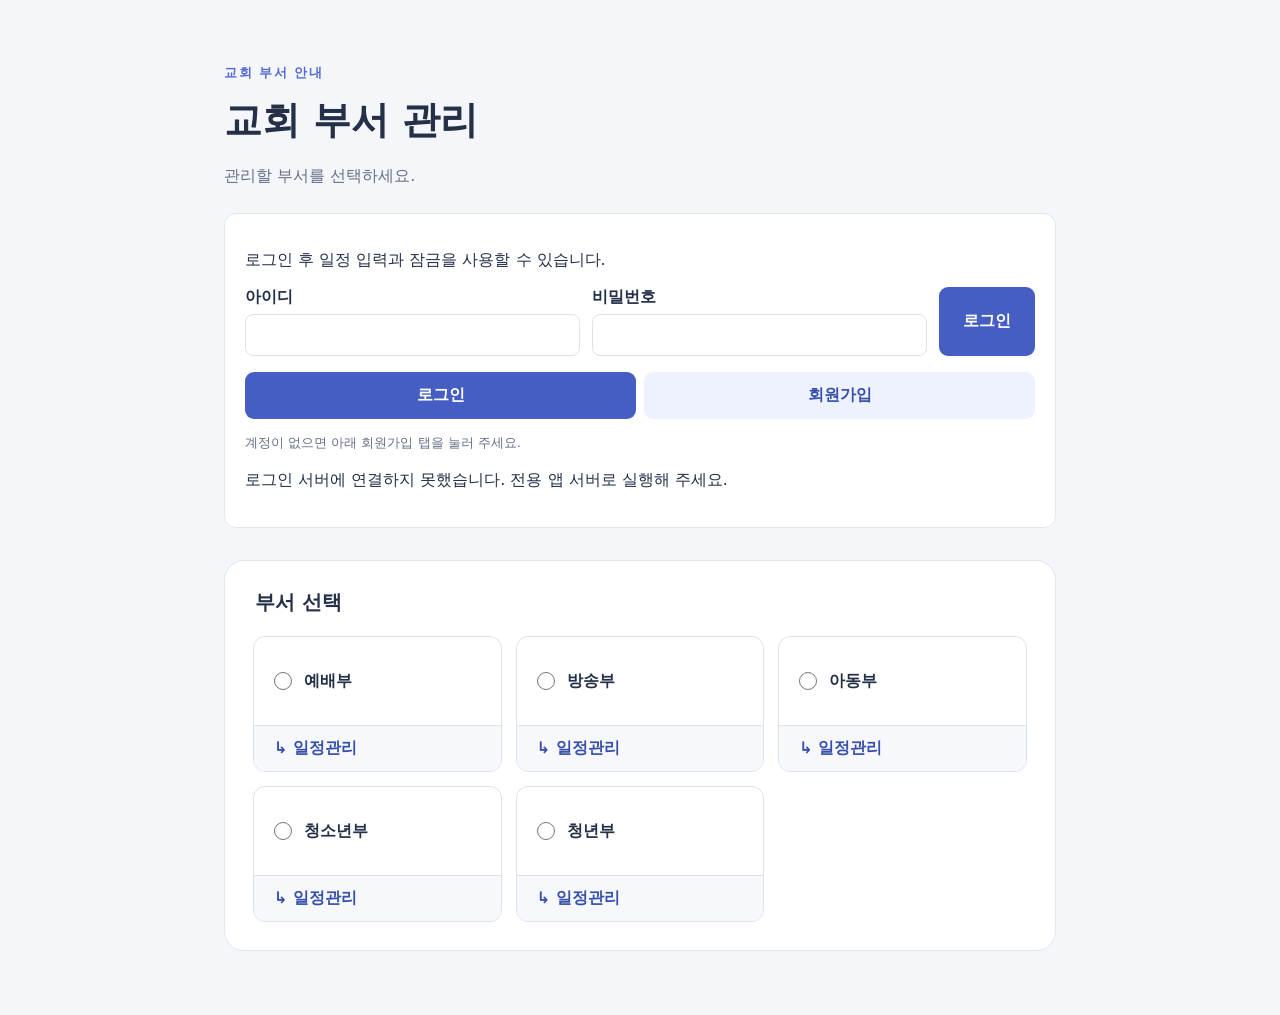
==== 교회 부서/index.html @ 66d40ddd "Add church department calendar and account management" ====
<!doctype html>
<html lang="ko">
<head>
  <meta charset="utf-8">
  <meta name="viewport" content="width=device-width, initial-scale=1">
  <title>교회 부서 관리</title>
  <style>
    * { box-sizing: border-box; }
    [hidden] { display: none !important; }
    body { margin: 0; background: #f4f6fa; color: #243047; font-family: system-ui, sans-serif; }
    main { max-width: 880px; margin: 64px auto; padding: 0 24px; }
    .eyebrow { color: #536bd3; font-size: 13px; font-weight: 700; letter-spacing: .12em; }
    h1 { margin: 12px 0; font-size: clamp(28px, 5vw, 38px); }
    .intro { color: #657086; line-height: 1.7; }
    form { margin-top: 32px; padding: 28px; background: white; border: 1px solid #e1e6ef; border-radius: 20px; }
    fieldset { padding: 0; margin: 0; border: 0; }
    legend { margin-bottom: 20px; font-size: 20px; font-weight: 700; }
    .departments { display: grid; grid-template-columns: repeat(3, 1fr); gap: 14px; }
    .department-card { overflow: hidden; border: 1px solid #dce2ec; border-radius: 12px; }
    .department-card label { border: 0; border-radius: 0; }
    .schedule-link { display: block; width: 100%; margin: 0; padding: 12px 20px; border-top: 1px solid #dce2ec; border-radius: 0; background: #f7f8fc; color: #374fac; text-align: left; }
    .schedule-link:hover, .schedule-link[aria-expanded="true"] { background: #e5eaff; }
    .schedule-panel { margin-top: 24px; padding: 28px; border: 1px solid #e1e6ef; border-radius: 20px; background: white; }
    .schedule-panel h2 { margin-top: 0; }
    .schedule-panel p { color: #657086; }
    label { display: flex; align-items: center; gap: 12px; min-height: 88px; padding: 20px; border: 1px solid #dce2ec; border-radius: 12px; font-weight: 600; cursor: pointer; }
    label:has(input:checked) { background: #eef2ff; border-color: #536bd3; color: #374fac; }
    label:has(input:focus-visible) { outline: 3px solid #a8b5f5; outline-offset: 3px; }
    input { width: 18px; height: 18px; margin: 0; accent-color: #536bd3; }
    button { margin-top: 24px; padding: 13px 24px; background: #465ec4; border: 0; border-radius: 9px; color: white; font: inherit; font-weight: 600; cursor: pointer; }
    button:hover { background: #354ba9; }
    button:focus-visible { outline: 3px solid #a8b5f5; outline-offset: 3px; }
    .calendar-toolbar { display: flex; align-items: center; justify-content: space-between; gap: 12px; margin: 24px 0 16px; }
    .calendar-toolbar h3 { margin: 0; font-size: 20px; }
    .calendar-toolbar button { width: auto; margin: 0; padding: 10px 14px; }
    .weekdays, .calendar-days { display: grid; grid-template-columns: repeat(7, minmax(0, 1fr)); gap: 6px; }
    .weekdays span { padding: 8px 0; text-align: center; color: #657086; font-size: 14px; }
    .weekdays span:first-child { color: #c44c62; }
    .calendar-days button { width: 100%; min-height: 56px; margin: 0; padding: 8px 2px; background: #f4f6fa; color: #243047; border: 1px solid transparent; }
    .calendar-days button:hover { background: #e5eaff; }
    .calendar-days button[aria-current="date"] { border-color: #536bd3; }
    .calendar-days button[aria-pressed="true"] { background: #465ec4; color: white; }
    .date-items { margin-top: 24px; padding: 20px; background: #f7f8fc; border-radius: 12px; }
    .date-items h3 { margin-top: 0; line-height: 1.6; }
    .date-items p { margin-bottom: 0; line-height: 1.7; }
    .schedule-fields { display: grid; gap: 10px; }
    .schedule-field { display: grid; grid-template-columns: 80px minmax(0, 1fr); gap: 12px; min-height: 0; padding: 0; border: 0; cursor: default; }
    .schedule-field input { width: 100%; min-width: 0; height: 44px; padding: 10px 12px; border: 1px solid #dce2ec; border-radius: 8px; background: white; color: #243047; font: inherit; }
    .schedule-field input:focus-visible { outline: 2px solid #536bd3; outline-offset: 2px; }
    .date-items .save-status { font-size: 13px; }
    .auth-panel { margin-top: 24px; padding: 20px; border: 1px solid #e1e6ef; border-radius: 12px; background: white; }
    .auth-panel form { display: flex; flex-wrap: wrap; gap: 12px; margin: 12px 0 0; padding: 0; border: 0; }
    .auth-panel label { display: grid; gap: 6px; min-height: 0; padding: 0; border: 0; flex: 1 1 180px; }
    .auth-panel input { width: 100%; height: 42px; padding: 10px; border: 1px solid #dce2ec; border-radius: 8px; font: inherit; }
    .auth-panel button { margin: 0; }
    .auth-tabs { display: flex; gap: 8px; margin-top: 16px; }
    .auth-tabs button { flex: 1; background: #eef2ff; color: #374fac; }
    .auth-tabs button[aria-selected="true"] { background: #465ec4; color: white; }
    .auth-help { font-size: 13px; color: #657086; line-height: 1.7; }
    .field-row { display: grid; grid-template-columns: minmax(0, 1fr) auto auto; gap: 8px; align-items: center; }
    .field-row button { width: auto; margin: 0; padding: 10px 12px; font-size: 13px; }
    .field-meta { grid-column: 1 / -1; color: #657086; font-size: 12px; }
    button:disabled { cursor: not-allowed; opacity: .5; }
    input:disabled { background: #e9edf3; color: #657086; }
    #refreshSchedule { width: auto; margin: 0 0 16px; font-size: 13px; }
    #addEvent { width: auto; margin: 0 8px 16px 0; }
    .event-list { display: grid; gap: 10px; margin-bottom: 20px; }
    .event-list button { width: 100%; margin: 0; text-align: left; background: white; color: #374fac; border: 1px solid #dce2ec; overflow-wrap: anywhere; }
    .event-list button[aria-pressed="true"] { background: #e5eaff; border-color: #536bd3; }
    .event-title-form { display: flex; flex-wrap: wrap; gap: 10px; padding: 0; margin: 0 0 20px; border: 0; background: transparent; }
    .event-title-form label { display: grid; gap: 8px; flex: 1 1 200px; padding: 0; min-height: 0; border: 0; cursor: default; }
    .event-title-form input { width: 100%; height: 44px; padding: 10px; border: 1px solid #dce2ec; border-radius: 8px; font: inherit; }
    .event-title-form button { width: auto; margin: 0; align-self: end; }
    @media (max-width: 600px) { main { margin-top: 32px; padding: 0 16px; } form { padding: 20px; } .departments { grid-template-columns: 1fr; } label { min-height: 64px; } button { width: 100%; } }
    @media (max-width: 600px) { .schedule-panel { padding: 16px; } .calendar-days button { min-height: 44px; } .calendar-toolbar h3 { font-size: 18px; } }
    @media (max-width: 600px) { .field-row { grid-template-columns: 1fr auto auto; } .schedule-field { grid-template-columns: 64px minmax(0, 1fr); gap: 8px; } .field-row button { padding: 10px 8px; } }
  </style>
</head>
<body>
  <main>
    <p class="eyebrow">교회 부서 안내</p>
    <h1>교회 부서 관리</h1>
    <p class="intro">관리할 부서를 선택하세요.</p>
    <section class="auth-panel" aria-label="로그인">
      <p id="accountStatus" role="status">로그인 상태 확인 중…</p>
      <form id="loginForm" role="tabpanel" aria-labelledby="loginTab" novalidate>
        <label>아이디<input id="username" autocomplete="username" required maxlength="60"></label>
        <label>비밀번호<input id="password" type="password" autocomplete="current-password" required maxlength="256"></label>
        <button type="submit">로그인</button>
      </form>
      <form id="signupForm" role="tabpanel" aria-labelledby="signupTab" novalidate hidden>
        <label>아이디<input id="signupUsername" autocomplete="username" required maxlength="60"></label>
        <label>비밀번호<input id="signupPassword" type="password" autocomplete="new-password" required maxlength="256"></label>
        <label>비밀번호 확인<input id="signupPasswordConfirm" type="password" autocomplete="new-password" required maxlength="256"></label>
        <button type="submit">가입하기</button>
      </form>
      <div class="auth-tabs" id="authTabs" role="tablist" aria-label="계정 메뉴">
        <button id="loginTab" type="button" role="tab" aria-selected="true" aria-controls="loginForm">로그인</button>
        <button id="signupTab" type="button" role="tab" aria-selected="false" aria-controls="signupForm" tabindex="-1">회원가입</button>
      </div>
      <button id="logoutButton" type="button" hidden>로그아웃</button>
      <p id="authHelp" class="auth-help"></p>
      <p id="authMessage" role="status"></p>
    </section>
    <form id="departmentForm">
      <fieldset>
        <legend>부서 선택</legend>
        <div class="departments">
          <div class="department-card"><label><input type="radio" name="department" value="예배부" required>예배부</label><button class="schedule-link" type="button" data-department="예배부" aria-label="예배부 일정관리" aria-controls="schedulePanel" aria-expanded="false">↳ 일정관리</button></div>
          <div class="department-card"><label><input type="radio" name="department" value="방송부" required>방송부</label><button class="schedule-link" type="button" data-department="방송부" aria-label="방송부 일정관리" aria-controls="schedulePanel" aria-expanded="false">↳ 일정관리</button></div>
          <div class="department-card"><label><input type="radio" name="department" value="아동부" required>아동부</label><button class="schedule-link" type="button" data-department="아동부" aria-label="아동부 일정관리" aria-controls="schedulePanel" aria-expanded="false">↳ 일정관리</button></div>
          <div class="department-card"><label><input type="radio" name="department" value="청소년부" required>청소년부</label><button class="schedule-link" type="button" data-department="청소년부" aria-label="청소년부 일정관리" aria-controls="schedulePanel" aria-expanded="false">↳ 일정관리</button></div>
          <div class="department-card"><label><input type="radio" name="department" value="청년부" required>청년부</label><button class="schedule-link" type="button" data-department="청년부" aria-label="청년부 일정관리" aria-controls="schedulePanel" aria-expanded="false">↳ 일정관리</button></div>
        </div>
      </fieldset>
    </form>
    <section class="schedule-panel" id="schedulePanel" aria-labelledby="scheduleTitle" hidden>
      <h2 id="scheduleTitle" tabindex="-1">일정관리</h2>
      <p>날짜를 눌러 부서별 일정 항목을 확인하세요.</p>
      <div class="calendar-toolbar">
        <button type="button" id="previousMonth" aria-label="이전 달">‹</button>
        <h3 id="calendarMonth" aria-live="polite"></h3>
        <button type="button" id="nextMonth" aria-label="다음 달">›</button>
        <button type="button" id="goToday">오늘</button>
      </div>
      <div class="weekdays" aria-hidden="true"><span>일</span><span>월</span><span>화</span><span>수</span><span>목</span><span>금</span><span>토</span></div>
      <div class="calendar-days" id="calendarDays" role="group" aria-labelledby="calendarMonth"></div>
      <section class="date-items" id="dateItems" aria-labelledby="dateItemsTitle" hidden>
        <h3 id="dateItemsTitle" tabindex="-1"></h3>
        <button id="addEvent" type="button" disabled>일정 추가</button>
        <button id="refreshSchedule" type="button">최신 내용 불러오기</button>
        <p id="eventMessage" role="status"></p>
        <div id="departmentItems"></div>
      </section>
    </section>
  </main>
  <script>
    const form = document.querySelector('#departmentForm');
    const schedulePanel = document.querySelector('#schedulePanel');
    const scheduleTitle = document.querySelector('#scheduleTitle');
    const scheduleLinks = document.querySelectorAll('.schedule-link');
    // 부서별 항목이 정해지면 해당 목록에 추가합니다.
    const departmentFields = {
      '예배부': ['인도자', '메인', '드럼', '베이스', '세컨', '일렉', '싱어1', '싱어2', '싱어3', '싱어4'],
      '방송부': ['설교자', '사회자', '특송자', '음향', '영상', '자막', '조명', 'PD'],
      '아동부': ['설교자', '기도자', '찬양인도자', '건반', '드럼', '교사1', '교사2', '교사3', '교사4', '교사5', '교사6'],
      '청소년부': ['설교자', '인도자', '메인', '드럼', '베이스', '세컨', '일렉', '싱어1', '싱어2', '싱어3', '싱어4', '교사1', '교사2', '교사3', '교사4', '교사5', '교사6'],
      '청년부': ['인도자', '메인', '드럼', '베이스', '세컨', '일렉', '싱어1', '싱어2', '싱어3', '싱어4', '싱어5', '싱어6']
    };
    let currentUser = null;
    let temporaryOpen = false;
    let csrfToken = null;
    let renderId = 0;
    let activeEventId = null;
    let authTab = 'login';
    async function api(path, body) {
      let response;
      try { response = await fetch(path, {
        method: body ? 'POST' : 'GET',
        headers: body ? { 'Content-Type': 'application/json', 'X-CSRF-Token': csrfToken || '' } : {},
        body: body ? JSON.stringify(body) : undefined
      }); } catch { throw new Error('서버에 연결하지 못했습니다. 잠시 후 다시 시도하세요.'); }
      let result;
      try { result = await response.json(); }
      catch { throw new Error('서버 응답을 확인하지 못했습니다. 잠시 후 다시 시도하세요.'); }
      if (!response.ok) throw new Error(result.error || '요청을 처리하지 못했습니다.');
      return result;
    }
    function showAccount() {
      const signedIn = currentUser && currentUser.id !== null;
      document.querySelector('#accountStatus').textContent = signedIn
        ? `${currentUser.username} · ${currentUser.admin ? '관리자' : '일반 사용자'}`
        : temporaryOpen ? '임시 편집 모드 · 로그인 없이 사용할 수 있습니다.' : '로그인 후 일정 입력과 잠금을 사용할 수 있습니다.';
      document.querySelector('#loginForm').hidden = signedIn || authTab !== 'login';
      document.querySelector('#signupForm').hidden = signedIn || authTab !== 'signup';
      document.querySelector('#authTabs').hidden = signedIn;
      document.querySelector('#logoutButton').hidden = !signedIn;
      document.querySelector('#loginTab').setAttribute('aria-selected', String(authTab === 'login'));
      document.querySelector('#signupTab').setAttribute('aria-selected', String(authTab === 'signup'));
      document.querySelector('#loginTab').tabIndex = authTab === 'login' ? 0 : -1;
      document.querySelector('#signupTab').tabIndex = authTab === 'signup' ? 0 : -1;
      document.querySelector('#authHelp').textContent = authTab === 'signup' && !signedIn
        ? `아이디와 비밀번호를 입력해 가입하세요. 비밀번호는 ${temporaryOpen ? '4' : '12'}자 이상이며, 비밀번호 확인과 같아야 합니다. 가입한 계정은 일반 사용자로 등록됩니다.`
        : temporaryOpen ? '현재는 로그인하지 않아도 일정을 추가하고 수정할 수 있습니다. 계정이 없으면 아래 회원가입 탭을 눌러 주세요.'
        : '계정이 없으면 아래 회원가입 탭을 눌러 주세요.';
    }
    function switchAuthTab(tab) {
      authTab = tab;
      document.querySelector('#authMessage').textContent = '';
      document.querySelector('#password').value = '';
      document.querySelector('#signupPassword').value = '';
      document.querySelector('#signupPasswordConfirm').value = '';
      showAccount();
    }
    document.querySelector('#loginTab').addEventListener('click', () => switchAuthTab('login'));
    document.querySelector('#signupTab').addEventListener('click', () => switchAuthTab('signup'));
    document.querySelector('#authTabs').addEventListener('keydown', event => {
      if (!['ArrowLeft', 'ArrowRight', 'Home', 'End'].includes(event.key)) return;
      event.preventDefault();
      switchAuthTab(event.key === 'Home' ? 'login' : event.key === 'End' ? 'signup' : authTab === 'login' ? 'signup' : 'login');
      document.querySelector(authTab === 'login' ? '#loginTab' : '#signupTab').focus();
    });
    document.querySelector('#signupForm').addEventListener('submit', async event => {
      event.preventDefault();
      const button = event.currentTarget.querySelector('button');
      button.disabled = true;
      const username = document.querySelector('#signupUsername').value.trim();
      try {
        const result = await api('/api/register', { username, password: document.querySelector('#signupPassword').value, password_confirm: document.querySelector('#signupPasswordConfirm').value });
        switchAuthTab('login');
        document.querySelector('#username').value = username;
        document.querySelector('#authMessage').textContent = result.message;
        document.querySelector('#password').focus();
      } catch (error) { document.querySelector('#authMessage').textContent = error.message; }
      finally { button.disabled = false; }
    });
    document.querySelector('#loginForm').addEventListener('submit', async event => {
      event.preventDefault();
      const button = event.currentTarget.querySelector('button');
      button.disabled = true;
      try {
        if (!document.querySelector('#username').value.trim() || !document.querySelector('#password').value) throw new Error('아이디와 비밀번호를 입력하세요.');
        const result = await api('/api/login', { username: document.querySelector('#username').value, password: document.querySelector('#password').value });
        currentUser = result.user;
        csrfToken = result.csrf;
        document.querySelector('#password').value = '';
        document.querySelector('#authMessage').textContent = '';
        showAccount();
        renderDateItems();
      } catch (error) { document.querySelector('#authMessage').textContent = error.message; }
      finally { button.disabled = false; }
    });
    document.querySelector('#logoutButton').addEventListener('click', async () => {
      try {
        await api('/api/logout', {});
        const result = await api('/api/session');
        currentUser = result.user;
        csrfToken = result.csrf;
        showAccount();
        renderDateItems();
      } catch (error) { document.querySelector('#authMessage').textContent = error.message; }
    });
    api('/api/session').then(result => {
      temporaryOpen = result.temporary_open === true;
      currentUser = result.user;
      csrfToken = result.csrf;
      showAccount();
      renderDateItems();
    }).catch(() => {
      showAccount();
      document.querySelector('#authMessage').textContent = '로그인 서버에 연결하지 못했습니다. 전용 앱 서버로 실행해 주세요.';
    });
    const todayParts = new Intl.DateTimeFormat('en-CA', {
      timeZone: 'Asia/Seoul', year: 'numeric', month: '2-digit', day: '2-digit'
    }).formatToParts(new Date());
    const todayPart = type => Number(todayParts.find(part => part.type === type).value);
    const today = new Date(todayPart('year'), todayPart('month') - 1, todayPart('day'));
    let visibleMonth = new Date(today.getFullYear(), today.getMonth(), 1);
    let activeDepartment = null;
    const selectedDates = new Map();
    const calendarDays = document.querySelector('#calendarDays');
    const dateItems = document.querySelector('#dateItems');
    const dateItemsTitle = document.querySelector('#dateItemsTitle');
    function dateKey(date) {
      return `${date.getFullYear()}-${String(date.getMonth() + 1).padStart(2, '0')}-${String(date.getDate()).padStart(2, '0')}`;
    }
    async function renderDateItems({ eventId = null } = {}) {
      activeEventId = eventId;
      const requestId = ++renderId;
      const addButton = document.querySelector('#addEvent');
      addButton.disabled = true;
      document.querySelector('#eventMessage').textContent = '';
      const selected = selectedDates.get(activeDepartment);
      dateItems.hidden = !selected;
      if (!selected) return;
      dateItemsTitle.textContent = `${activeDepartment} · ${selected.getFullYear()}년 ${selected.getMonth() + 1}월 ${selected.getDate()}일`;
      const container = document.querySelector('#departmentItems');
      container.replaceChildren();
      const fields = departmentFields[activeDepartment];
      if (!fields.length) {
        const message = document.createElement('p');
        message.textContent = '이 부서의 일정 항목은 아직 정해지지 않았습니다.';
        container.append(message);
      } else {
        if (!currentUser) {
          container.textContent = '일정을 보거나 입력하려면 먼저 로그인하세요.';
          return;
        }
        const department = activeDepartment;
        const day = dateKey(selected);
        const user = currentUser;
        container.textContent = '일정을 불러오는 중…';
        let schedules;
        try { schedules = await api('/api/schedule?' + new URLSearchParams({ department, day })); }
        catch (error) {
          if (requestId === renderId) container.textContent = error.message;
          return;
        }
        if (requestId !== renderId) return;
        container.replaceChildren();
        addButton.disabled = false;
        const eventList = document.createElement('div');
        eventList.className = 'event-list';
        if (!schedules.events.length) {
          const empty = document.createElement('p');
          empty.textContent = '등록된 일정이 없습니다. 일정 추가를 눌러 시작하세요.';
          eventList.append(empty);
        }
        schedules.events.forEach(event => {
          const button = document.createElement('button');
          button.type = 'button';
          button.textContent = event.title;
          button.setAttribute('aria-pressed', String(event.id === eventId));
          button.addEventListener('click', () => renderDateItems({ eventId: event.id }));
          eventList.append(button);
        });
        container.append(eventList);
        if (!eventId) return;
        let result;
        try { result = await api('/api/event?' + new URLSearchParams({ department, day, event_id: eventId })); }
        catch (error) {
          if (requestId === renderId) document.querySelector('#eventMessage').textContent = error.message;
          return;
        }
        if (requestId !== renderId) return;
        let event = result.event;
        const titleForm = document.createElement('form');
        titleForm.className = 'event-title-form';
        const titleLabel = document.createElement('label');
        titleLabel.textContent = '일정 제목';
        const titleInput = document.createElement('input');
        titleInput.type = 'text';
        titleInput.required = true;
        titleInput.maxLength = 100;
        titleInput.value = event.title;
        titleLabel.append(titleInput);
        const titleSave = document.createElement('button');
        titleSave.type = 'submit';
        titleSave.textContent = '제목 저장';
        titleForm.append(titleLabel, titleSave);
        titleForm.addEventListener('submit', async submitEvent => {
          submitEvent.preventDefault();
          titleSave.disabled = true;
          try {
            const renamed = await api('/api/event', { action: 'rename', department, day, event_id: eventId, title: titleInput.value, version: event.version });
            event = renamed.event;
            titleInput.value = event.title;
            eventList.querySelector('button[aria-pressed="true"]').textContent = event.title;
            if (requestId === renderId) document.querySelector('#eventMessage').textContent = '일정 제목을 저장했습니다.';
          } catch (error) {
            if (requestId === renderId) document.querySelector('#eventMessage').textContent = error.message;
          } finally { titleSave.disabled = false; }
        });
        container.append(titleForm);
        const list = document.createElement('div');
        list.className = 'schedule-fields';
        const saveStatus = document.createElement('p');
        saveStatus.className = 'save-status';
        saveStatus.setAttribute('role', 'status');
        saveStatus.textContent = temporaryOpen ? '입력 후 저장을 누르세요. 지금은 잠금 없이 편집할 수 있습니다.' : '입력 후 저장을 누르세요. 최초 입력자만 잠글 수 있고, 관리자 또는 잠금을 건 사람만 해제할 수 있습니다.';
        result.entries.forEach(entry => {
          const field = entry.field;
          const item = document.createElement('div');
          item.className = 'field-row';
          const label = document.createElement('label');
          label.className = 'schedule-field';
          const title = document.createElement('span');
          title.textContent = field;
          const input = document.createElement('input');
          input.type = 'text';
          input.placeholder = '텍스트 입력';
          input.maxLength = 500;
          input.value = entry.value;
          const save = document.createElement('button');
          save.type = 'button';
          save.textContent = '저장';
          save.setAttribute('aria-label', `${field} 저장`);
          const lock = document.createElement('button');
          lock.type = 'button';
          const meta = document.createElement('span');
          meta.className = 'field-meta';
          function updateRow() {
            const locked = !temporaryOpen && entry.locked_by !== null;
            input.disabled = locked;
            save.disabled = locked;
            lock.textContent = locked ? '🔒 해제' : '🔓 잠금';
            lock.setAttribute('aria-label', `${field} ${locked ? '잠금 해제' : '잠금'}`);
            lock.disabled = locked ? !(user.admin || entry.locked_by === user.id) : !(entry.owner_id === user.id && entry.value.trim());
            lock.hidden = temporaryOpen;
            meta.hidden = temporaryOpen;
            meta.textContent = `${entry.owner ? '최초 입력: ' + entry.owner : '아직 입력되지 않았습니다.'}${locked ? ' · 잠금: ' + entry.locker : ''}`;
          }
          async function mutate(action) {
            input.disabled = save.disabled = lock.disabled = true;
            try {
              const result = await api('/api/field', { department, day, event_id: eventId, field, action, value: input.value, version: entry.version });
              entry = result.entry;
              saveStatus.textContent = action === 'save' ? `${field} 저장 완료` : `${field} ${action === 'lock' ? '잠금' : '잠금 해제'} 완료`;
            } catch (error) {
              saveStatus.textContent = error.message;
            } finally { updateRow(); }
          }
          save.addEventListener('click', () => mutate('save'));
          lock.addEventListener('click', () => {
            if (input.value !== entry.value) {
              saveStatus.textContent = '변경한 내용을 먼저 저장한 후 잠가 주세요.';
              return;
            }
            mutate(entry.locked_by !== null ? 'unlock' : 'lock');
          });
          label.append(title, input);
          item.append(label, save, lock, meta);
          updateRow();
          list.append(item);
        });
        container.append(list, saveStatus);
      }
    }
    document.querySelector('#refreshSchedule').addEventListener('click', () => renderDateItems({ eventId: activeEventId }));
    document.querySelector('#addEvent').addEventListener('click', async () => {
      const button = document.querySelector('#addEvent');
      const selected = selectedDates.get(activeDepartment);
      if (!currentUser || !selected) return;
      const requestId = renderId;
      const department = activeDepartment;
      const day = dateKey(selected);
      button.disabled = true;
      try {
        const created = await api('/api/event', { action: 'create', department, day, title: '새 일정' });
        if (requestId === renderId) await renderDateItems({ eventId: created.event.id });
      } catch (error) {
        if (requestId === renderId) document.querySelector('#eventMessage').textContent = error.message;
      } finally {
        if (requestId === renderId) button.disabled = !currentUser;
      }
    });
    function renderCalendar() {
      const year = visibleMonth.getFullYear();
      const month = visibleMonth.getMonth();
      document.querySelector('#calendarMonth').textContent = `${year}년 ${month + 1}월`;
      calendarDays.replaceChildren();
      for (let i = 0; i < new Date(year, month, 1).getDay(); i++) {
        const spacer = document.createElement('span');
        spacer.setAttribute('aria-hidden', 'true');
        calendarDays.append(spacer);
      }
      const selected = selectedDates.get(activeDepartment);
      for (let day = 1; day <= new Date(year, month + 1, 0).getDate(); day++) {
        const date = new Date(year, month, day);
        const button = document.createElement('button');
        button.type = 'button';
        button.textContent = day;
        button.setAttribute('aria-label', `${year}년 ${month + 1}월 ${day}일`);
        button.setAttribute('aria-pressed', String(Boolean(selected && dateKey(date) === dateKey(selected))));
        if (dateKey(date) === dateKey(today)) button.setAttribute('aria-current', 'date');
        button.addEventListener('click', () => {
          selectedDates.set(activeDepartment, date);
          renderCalendar();
          renderDateItems();
          dateItemsTitle.focus();
        });
        calendarDays.append(button);
      }
    }
    function moveMonth(offset) {
      visibleMonth = new Date(visibleMonth.getFullYear(), visibleMonth.getMonth() + offset, 1);
      renderCalendar();
    }
    document.querySelector('#previousMonth').addEventListener('click', () => moveMonth(-1));
    document.querySelector('#nextMonth').addEventListener('click', () => moveMonth(1));
    document.querySelector('#goToday').addEventListener('click', () => {
      visibleMonth = new Date(today.getFullYear(), today.getMonth(), 1);
      selectedDates.set(activeDepartment, today);
      renderCalendar();
      renderDateItems();
      dateItemsTitle.focus();
    });
    function openSchedule(department, focus = false) {
      activeDepartment = department;
      const selected = selectedDates.get(department);
      visibleMonth = selected ? new Date(selected.getFullYear(), selected.getMonth(), 1) : new Date(today.getFullYear(), today.getMonth(), 1);
      scheduleTitle.textContent = `${department} 일정관리`;
      schedulePanel.hidden = false;
      renderCalendar();
      renderDateItems();
      scheduleLinks.forEach(link => link.setAttribute('aria-expanded', String(link.dataset.department === department)));
      if (focus) scheduleTitle.focus();
    }
    form.addEventListener('change', () => {
      openSchedule(new FormData(form).get('department'), true);
    });
    scheduleLinks.forEach(link => link.addEventListener('click', () => {
      const department = link.dataset.department;
      form.querySelectorAll('input[name="department"]').forEach(input => { input.checked = input.value === department; });
      openSchedule(department, true);
    }));
    form.addEventListener('submit', (event) => {
      event.preventDefault();
    });
  </script>
</body>
</html>
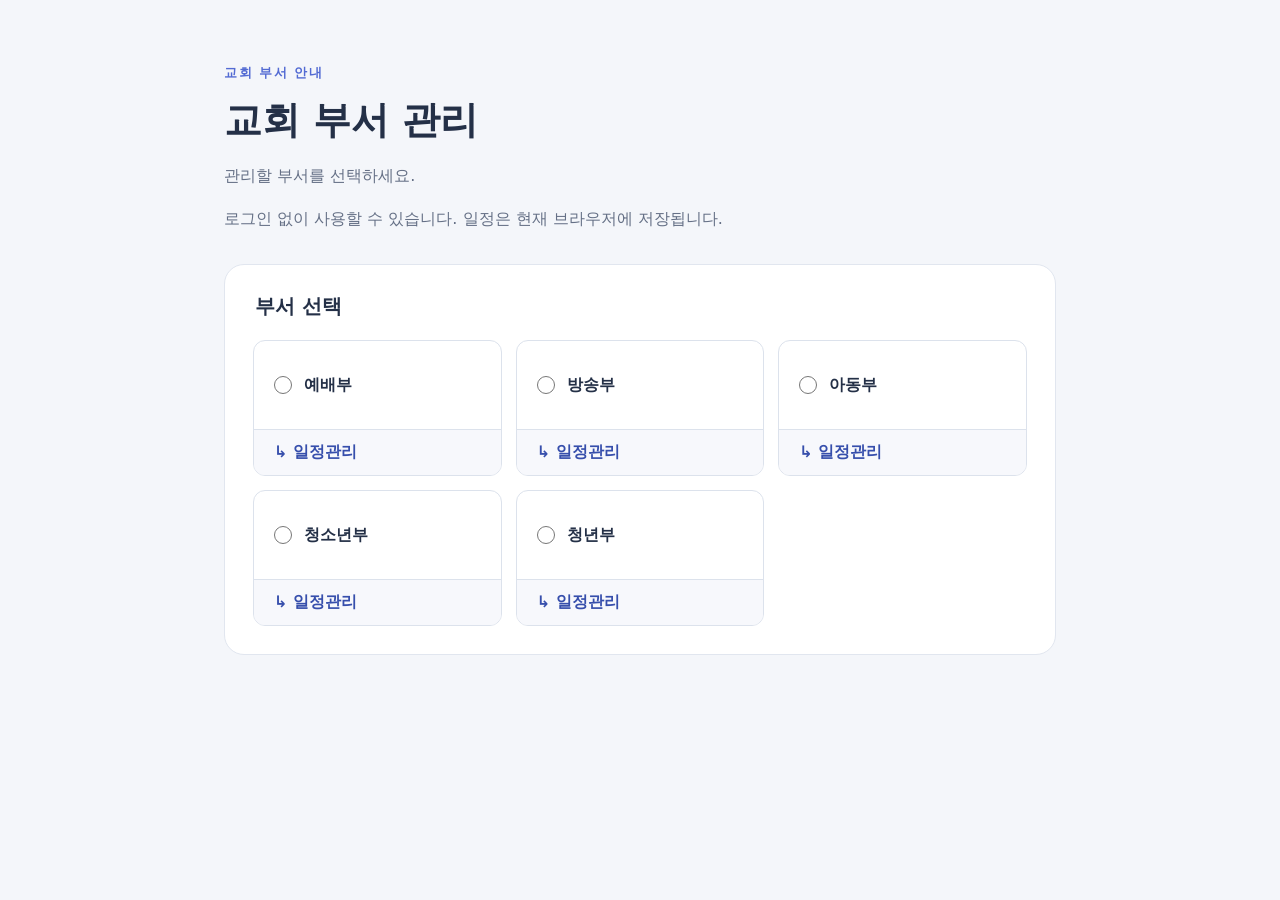
==== commit aa1ec377: "Enable anonymous schedules and hide paused login" ====
--- a/교회 부서/index.html
+++ b/교회 부서/index.html
@@ -76,12 +76,13 @@
     @media (max-width: 600px) { .field-row { grid-template-columns: 1fr auto auto; } .schedule-field { grid-template-columns: 64px minmax(0, 1fr); gap: 8px; } .field-row button { padding: 10px 8px; } }
   </style>
 </head>
-<body>
+<body data-login-disabled="true">
   <main>
     <p class="eyebrow">교회 부서 안내</p>
     <h1>교회 부서 관리</h1>
     <p class="intro">관리할 부서를 선택하세요.</p>
-    <section class="auth-panel" aria-label="로그인">
+    <p id="usageNotice" class="intro" role="status">로그인 없이 부서를 선택하고 일정을 추가할 수 있습니다.</p>
+    <section class="auth-panel" aria-label="로그인" hidden>
       <p id="accountStatus" role="status">로그인 상태 확인 중…</p>
       <form id="loginForm" role="tabpanel" aria-labelledby="loginTab" novalidate>
         <label>아이디<input id="username" autocomplete="username" required maxlength="60"></label>
@@ -148,12 +149,68 @@
       '청년부': ['인도자', '메인', '드럼', '베이스', '세컨', '일렉', '싱어1', '싱어2', '싱어3', '싱어4', '싱어5', '싱어6']
     };
     let currentUser = null;
+    let loginDisabled = document.body.dataset.loginDisabled === 'true';
     let temporaryOpen = false;
+    let adminSuspended = false;
     let csrfToken = null;
     let renderId = 0;
     let activeEventId = null;
     let authTab = 'login';
+    let localMode = false;
+    const LOCAL_KEY = 'church-department-events-v1';
+    function localApi(path, body) {
+      if (path === '/api/session') return { user: { id: null, username: '임시 편집', admin: false }, csrf: null, temporary_open: true, admin_suspended: true, login_disabled: true };
+      let events;
+      try {
+        events = JSON.parse(localStorage.getItem(LOCAL_KEY) || '[]');
+        if (!Array.isArray(events)) throw new Error();
+      } catch { throw new Error('저장된 일정을 불러오지 못했습니다. 브라우저 저장 공간을 확인하세요.'); }
+      const url = new URL(path, 'http://local.invalid');
+      const params = body || Object.fromEntries(url.searchParams);
+      const event = events.find(item => item.id === params.event_id && item.department === params.department && item.day === params.day);
+      function payload(event) {
+        return { event: { id: event.id, department: event.department, day: event.day, title: event.title, version: event.version },
+          entries: departmentFields[event.department].map(field => ({ field, value: event.values[field] || '', owner_id: null, owner: null, locked_by: null, locker: null, version: event.versions[field] || 0 })) };
+      }
+      function persist() {
+        try { localStorage.setItem(LOCAL_KEY, JSON.stringify(events)); }
+        catch { throw new Error('일정을 저장하지 못했습니다. 브라우저 저장 공간을 확인하세요.'); }
+      }
+      if (!body && url.pathname === '/api/schedule') return { events: events.filter(item => item.department === params.department && item.day === params.day).map(item => payload(item).event) };
+      if (!body && url.pathname === '/api/event') {
+        if (!event) throw new Error('일정을 찾을 수 없습니다. 최신 내용을 불러오세요.');
+        return payload(event);
+      }
+      if (body && url.pathname === '/api/event') {
+        if (typeof body.title !== 'string' || !body.title.trim() || body.title.length > 100) throw new Error('일정 제목은 1~100자로 입력하세요.');
+        if (body.action === 'create') {
+          if (!departmentFields[body.department]) throw new Error('부서를 확인하세요.');
+          const id = Array.from(crypto.getRandomValues(new Uint8Array(16)), byte => byte.toString(16).padStart(2, '0')).join('');
+          const created = { id, department: body.department, day: body.day, title: body.title.trim(), version: 0, values: {}, versions: {} };
+          events.push(created);
+          persist();
+          return payload(created);
+        }
+        if (!event) throw new Error('일정을 찾을 수 없습니다. 최신 내용을 불러오세요.');
+        if (event.version !== body.version) throw new Error('일정 제목이 변경되었습니다. 최신 내용을 불러오세요.');
+        event.title = body.title.trim();
+        event.version++;
+        persist();
+        return payload(event);
+      }
+      if (body && url.pathname === '/api/field' && body.action === 'save') {
+        if (!event || !departmentFields[event.department].includes(body.field)) throw new Error('일정과 항목을 확인하세요.');
+        if ((event.versions[body.field] || 0) !== body.version) throw new Error('입력 내용이 변경되었습니다. 최신 내용을 불러오세요.');
+        if (typeof body.value !== 'string' || body.value.length > 500) throw new Error('입력은 500자 이내여야 합니다.');
+        event.values[body.field] = body.value;
+        event.versions[body.field] = body.version + 1;
+        persist();
+        return { entry: payload(event).entries.find(item => item.field === body.field) };
+      }
+      throw new Error('현재는 로그인 없이 일정 기능만 사용할 수 있습니다.');
+    }
     async function api(path, body) {
+      if (localMode) return localApi(path, body);
       let response;
       try { response = await fetch(path, {
         method: body ? 'POST' : 'GET',
@@ -167,9 +224,14 @@
       return result;
     }
     function showAccount() {
+      document.querySelector('.auth-panel').hidden = loginDisabled;
+      document.querySelector('#usageNotice').hidden = !loginDisabled;
+      document.querySelector('#usageNotice').textContent = localMode
+        ? '로그인 없이 사용할 수 있습니다. 일정은 현재 브라우저에 저장됩니다.'
+        : '로그인 없이 모든 부서의 일정을 추가하고 수정할 수 있습니다.';
       const signedIn = currentUser && currentUser.id !== null;
       document.querySelector('#accountStatus').textContent = signedIn
-        ? `${currentUser.username} · ${currentUser.admin ? '관리자' : '일반 사용자'}`
+        ? `${currentUser.username} · ${adminSuspended ? '회원' : currentUser.admin ? '관리자' : '일반 사용자'}`
         : temporaryOpen ? '임시 편집 모드 · 로그인 없이 사용할 수 있습니다.' : '로그인 후 일정 입력과 잠금을 사용할 수 있습니다.';
       document.querySelector('#loginForm').hidden = signedIn || authTab !== 'login';
       document.querySelector('#signupForm').hidden = signedIn || authTab !== 'signup';
@@ -240,15 +302,36 @@
         renderDateItems();
       } catch (error) { document.querySelector('#authMessage').textContent = error.message; }
     });
-    api('/api/session').then(result => {
+    async function initializeSession() {
+      let result;
+      if (loginDisabled && location.protocol === 'file:') {
+        localMode = true;
+        result = localApi('/api/session');
+      } else {
+        let response;
+        try { response = await fetch('/api/session'); }
+        catch { throw new Error('일정 서버에 연결하지 못했습니다. 잠시 후 다시 시도하세요.'); }
+        // Static file hosts have no account API. Temporary standalone use is local only.
+        if (loginDisabled && [404, 405, 501].includes(response.status)) {
+          localMode = true;
+          result = localApi('/api/session');
+        } else {
+          if (!response.ok) throw new Error('일정 서버에 연결하지 못했습니다. 잠시 후 다시 시도하세요.');
+          result = await response.json();
+        }
+      }
+      loginDisabled = result.login_disabled === true;
       temporaryOpen = result.temporary_open === true;
+      adminSuspended = result.admin_suspended === true;
       currentUser = result.user;
       csrfToken = result.csrf;
       showAccount();
       renderDateItems();
-    }).catch(() => {
+    }
+    Promise.resolve().then(initializeSession).catch(() => {
       showAccount();
-      document.querySelector('#authMessage').textContent = '로그인 서버에 연결하지 못했습니다. 전용 앱 서버로 실행해 주세요.';
+      document.querySelector('#usageNotice').hidden = false;
+      document.querySelector('#usageNotice').textContent = '일정 서버에 연결하지 못했습니다. 서버 실행 상태를 확인한 뒤 새로고침하세요.';
     });
     const todayParts = new Intl.DateTimeFormat('en-CA', {
       timeZone: 'Asia/Seoul', year: 'numeric', month: '2-digit', day: '2-digit'
@@ -357,7 +440,7 @@
         const saveStatus = document.createElement('p');
         saveStatus.className = 'save-status';
         saveStatus.setAttribute('role', 'status');
-        saveStatus.textContent = temporaryOpen ? '입력 후 저장을 누르세요. 지금은 잠금 없이 편집할 수 있습니다.' : '입력 후 저장을 누르세요. 최초 입력자만 잠글 수 있고, 관리자 또는 잠금을 건 사람만 해제할 수 있습니다.';
+        saveStatus.textContent = localMode ? '입력 후 저장을 누르세요. 이 브라우저에 저장되며 다른 기기와 공유되지 않습니다.' : temporaryOpen ? '입력 후 저장을 누르세요. 지금은 잠금 없이 편집할 수 있습니다.' : '입력 후 저장을 누르세요. 최초 입력자만 잠글 수 있고, 관리자 또는 잠금을 건 사람만 해제할 수 있습니다.';
         result.entries.forEach(entry => {
           const field = entry.field;
           const item = document.createElement('div');
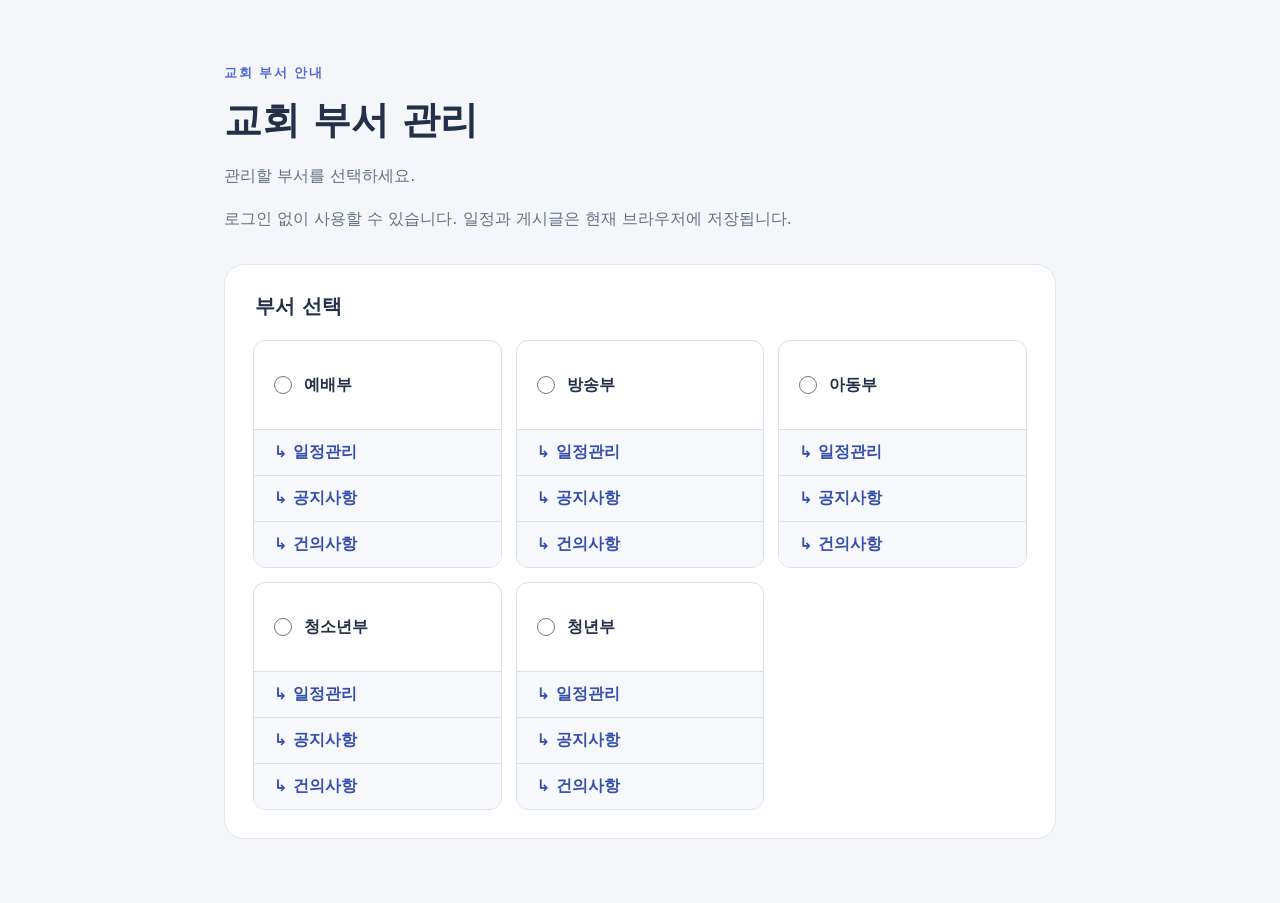
==== commit abf057db: "Add department notice and suggestion boards" ====
--- a/교회 부서/index.html
+++ b/교회 부서/index.html
@@ -71,6 +71,27 @@
     .event-title-form label { display: grid; gap: 8px; flex: 1 1 200px; padding: 0; min-height: 0; border: 0; cursor: default; }
     .event-title-form input { width: 100%; height: 44px; padding: 10px; border: 1px solid #dce2ec; border-radius: 8px; font: inherit; }
     .event-title-form button { width: auto; margin: 0; align-self: end; }
+    .notice-panel { margin-top: 24px; padding: 28px; border: 1px solid #e1e6ef; border-radius: 20px; background: white; }
+    .notice-panel h2 { margin-top: 0; }
+    .notice-toolbar { display: flex; flex-wrap: wrap; gap: 10px; margin-bottom: 20px; }
+    .notice-toolbar button { width: auto; margin: 0; }
+    .board-scroll { overflow-x: auto; }
+    .notice-table { width: 100%; border-collapse: collapse; min-width: 420px; table-layout: fixed; }
+    .notice-table th, .notice-table td { padding: 14px 10px; border-bottom: 1px solid #e1e6ef; text-align: left; overflow-wrap: anywhere; }
+    .notice-table th { background: #f4f6fa; }
+    .notice-table button { margin: 0; padding: 0; width: auto; background: transparent; color: #374fac; text-align: left; overflow-wrap: anywhere; }
+    .notice-detail { margin-top: 24px; padding: 20px; background: #f7f8fc; border-radius: 12px; }
+    .notice-detail h3, .notice-detail p { overflow-wrap: anywhere; }
+    #noticeBody { white-space: pre-wrap; line-height: 1.8; }
+    .notice-editor { margin-top: 24px; padding: 20px; }
+    .notice-editor label { display: grid; gap: 8px; min-height: 0; margin-bottom: 16px; padding: 0; border: 0; cursor: default; }
+    .notice-editor input:not([type="checkbox"]), .notice-editor textarea { width: 100%; height: auto; padding: 12px; border: 1px solid #dce2ec; border-radius: 8px; font: inherit; }
+    .notice-editor textarea { resize: vertical; min-height: 180px; }
+    .notice-editor .remove-attachment { display: flex; }
+    .notice-editor button { width: auto; margin: 0 8px 0 0; }
+    .suggestion-categories { display: flex; flex-wrap: wrap; gap: 12px; }
+    .suggestion-categories button { margin: 0; }
+    @media (max-width: 600px) { .notice-panel { padding: 16px; } .notice-editor { padding: 14px; } }
     @media (max-width: 600px) { main { margin-top: 32px; padding: 0 16px; } form { padding: 20px; } .departments { grid-template-columns: 1fr; } label { min-height: 64px; } button { width: 100%; } }
     @media (max-width: 600px) { .schedule-panel { padding: 16px; } .calendar-days button { min-height: 44px; } .calendar-toolbar h3 { font-size: 18px; } }
     @media (max-width: 600px) { .field-row { grid-template-columns: 1fr auto auto; } .schedule-field { grid-template-columns: 64px minmax(0, 1fr); gap: 8px; } .field-row button { padding: 10px 8px; } }
@@ -134,6 +155,31 @@
         <div id="departmentItems"></div>
       </section>
     </section>
+    <section class="notice-panel" id="suggestionPanel" aria-labelledby="suggestionTitle" hidden>
+      <h2 id="suggestionTitle" tabindex="-1">건의사항</h2>
+      <div class="suggestion-categories"><button type="button" data-board-kind="물품구매요청">물품구매요청</button><button type="button" data-board-kind="개선안요청">개선안요청</button><button type="button" data-board-kind="애로사항">애로사항</button></div>
+    </section>
+    <section class="notice-panel" id="noticePanel" aria-labelledby="noticeTitle" hidden>
+      <h2 id="noticeTitle" tabindex="-1">공지사항</h2>
+      <div class="notice-toolbar"><button type="button" id="newNotice">공지 작성</button><button type="button" id="refreshNotices">새로 불러오기</button></div>
+      <p id="noticeMessage" role="status"></p>
+      <div id="noticeList" class="board-scroll"></div>
+      <article id="noticeDetail" class="notice-detail" hidden>
+        <h3 id="noticeDetailTitle" tabindex="-1"></h3>
+        <p id="noticeBody"></p>
+        <p id="noticeAttachment"></p>
+        <button type="button" id="editNotice">수정</button>
+      </article>
+      <form id="noticeForm" class="notice-editor" novalidate hidden>
+        <label>제목<input id="noticeSubject" maxlength="100" required></label>
+        <label>내용<textarea id="noticeContent" maxlength="20000" rows="8" required></textarea></label>
+        <label>첨부파일<input id="noticeFile" type="file"></label>
+        <p id="currentAttachment"></p>
+        <label id="removeAttachmentLabel" class="remove-attachment" hidden><input id="removeAttachment" type="checkbox">기존 첨부파일 삭제</label>
+        <p class="auth-help">첨부파일은 한 개, 5메가바이트 이하로 등록할 수 있습니다.</p>
+        <button type="submit">공지 저장</button><button type="button" id="cancelNotice">취소</button>
+      </form>
+    </section>
   </main>
   <script>
     const form = document.querySelector('#departmentForm');
@@ -156,10 +202,14 @@
     let renderId = 0;
     let activeEventId = null;
     let authTab = 'login';
+    let activeBoard = null;
+    let activeNotice = null;
+    let boardRenderId = 0;
     let localMode = false;
     const LOCAL_KEY = 'church-department-events-v1';
     function localApi(path, body) {
       if (path === '/api/session') return { user: { id: null, username: '임시 편집', admin: false }, csrf: null, temporary_open: true, admin_suspended: true, login_disabled: true };
+      if (path.startsWith('/api/notice')) return localNoticeApi(path, body);
       let events;
       try {
         events = JSON.parse(localStorage.getItem(LOCAL_KEY) || '[]');
@@ -208,6 +258,42 @@
         return { entry: payload(event).entries.find(item => item.field === body.field) };
       }
       throw new Error('현재는 로그인 없이 일정 기능만 사용할 수 있습니다.');
+    }
+    function localNoticeApi(path, body) {
+      const key = 'church-department-notices-v1';
+      let notices;
+      try {
+        notices = JSON.parse(localStorage.getItem(key) || '[]');
+        if (!Array.isArray(notices)) throw new Error();
+      } catch { throw new Error('저장된 공지사항을 불러오지 못했습니다. 브라우저 저장 공간을 확인하세요.'); }
+      const params = body || Object.fromEntries(new URL(path, 'http://local.invalid').searchParams);
+      if (!departmentFields[params.department]) throw new Error('부서를 확인하세요.');
+      const kind = params.kind || '공지사항';
+      const notice = notices.find(item => item.id === params.notice_id && item.department === params.department && (item.kind || '공지사항') === kind);
+      if (!body) {
+        if (path.startsWith('/api/notices?')) return { notices: notices.filter(item => item.department === params.department && (item.kind || '공지사항') === kind).sort((a, b) => b.updated_at - a.updated_at) };
+        if (!notice) throw new Error('공지사항을 찾을 수 없습니다.');
+        return { notice };
+      }
+      if (typeof body.title !== 'string' || !body.title.trim() || body.title.length > 100) throw new Error('공지 제목은 1~100자로 입력하세요.');
+      if (typeof body.content !== 'string' || !body.content.trim() || body.content.length > 20000) throw new Error('공지 내용은 1~20000자로 입력하세요.');
+      const updated = body.action === 'create' ? {
+        id: Array.from(crypto.getRandomValues(new Uint8Array(16)), byte => byte.toString(16).padStart(2, '0')).join(''),
+        department: body.department, kind, version: 0, attachment: null
+      } : notice ? { ...notice } : null;
+      if (!updated) throw new Error('공지사항을 찾을 수 없습니다.');
+      if (body.action !== 'create' && updated.version !== body.version) throw new Error('공지사항이 변경되었습니다. 최신 내용을 불러오세요.');
+      updated.title = body.title.trim();
+      updated.content = body.content;
+      updated.updated_at = Date.now() / 1000;
+      if (body.action !== 'create') updated.version++;
+      if (body.remove_attachment) updated.attachment = null;
+      if (body.attachment) updated.attachment = { ...body.attachment, size: atob(body.attachment.data).length };
+      if (body.action === 'create') notices.push(updated);
+      else notices[notices.findIndex(item => item.id === updated.id)] = updated;
+      try { localStorage.setItem(key, JSON.stringify(notices)); }
+      catch { throw new Error('공지를 저장하지 못했습니다. 브라우저 저장 공간이 부족하면 첨부파일을 줄여 주세요.'); }
+      return { notice: updated };
     }
     async function api(path, body) {
       if (localMode) return localApi(path, body);
@@ -227,8 +313,8 @@
       document.querySelector('.auth-panel').hidden = loginDisabled;
       document.querySelector('#usageNotice').hidden = !loginDisabled;
       document.querySelector('#usageNotice').textContent = localMode
-        ? '로그인 없이 사용할 수 있습니다. 일정은 현재 브라우저에 저장됩니다.'
-        : '로그인 없이 모든 부서의 일정을 추가하고 수정할 수 있습니다.';
+        ? '로그인 없이 사용할 수 있습니다. 일정과 게시글은 현재 브라우저에 저장됩니다.'
+        : '로그인 없이 모든 부서의 일정과 게시판을 사용할 수 있습니다.';
       const signedIn = currentUser && currentUser.id !== null;
       document.querySelector('#accountStatus').textContent = signedIn
         ? `${currentUser.username} · ${adminSuspended ? '회원' : currentUser.admin ? '관리자' : '일반 사용자'}`
@@ -559,6 +645,9 @@
       dateItemsTitle.focus();
     });
     function openSchedule(department, focus = false) {
+      boardRenderId++;
+      document.querySelector('#noticePanel').hidden = true;
+      document.querySelector('#suggestionPanel').hidden = true;
       activeDepartment = department;
       const selected = selectedDates.get(department);
       visibleMonth = selected ? new Date(selected.getFullYear(), selected.getMonth(), 1) : new Date(today.getFullYear(), today.getMonth(), 1);
@@ -569,6 +658,176 @@
       scheduleLinks.forEach(link => link.setAttribute('aria-expanded', String(link.dataset.department === department)));
       if (focus) scheduleTitle.focus();
     }
+    function selectDepartment(department) {
+      form.querySelectorAll('input[name="department"]').forEach(input => { input.checked = input.value === department; });
+    }
+    function boardParams(extra = {}, board = activeBoard) {
+      return { department: board.department, kind: board.kind, ...extra };
+    }
+    async function openBoard(department, kind = '공지사항') {
+      activeBoard = { department, kind };
+      activeDepartment = department;
+      selectDepartment(department);
+      schedulePanel.hidden = true;
+      renderId++;
+      if (kind === '공지사항') document.querySelector('#suggestionPanel').hidden = true;
+      document.querySelector('#noticePanel').hidden = false;
+      document.querySelector('#noticeTitle').textContent = `${department} ${kind}`;
+      document.querySelector('#newNotice').textContent = kind === '공지사항' ? '공지 작성' : '건의 작성';
+      document.querySelector('#noticeForm button[type="submit"]').textContent = kind === '공지사항' ? '공지 저장' : '건의 저장';
+      await renderBoard();
+      document.querySelector('#noticeTitle').focus();
+    }
+    function openSuggestions(department) {
+      activeDepartment = department;
+      selectDepartment(department);
+      renderId++;
+      boardRenderId++;
+      schedulePanel.hidden = true;
+      document.querySelector('#noticePanel').hidden = true;
+      document.querySelector('#suggestionPanel').hidden = false;
+      document.querySelector('#suggestionTitle').textContent = `${department} 건의사항`;
+      document.querySelector('#suggestionTitle').focus();
+    }
+    async function renderBoard(noticeId = null) {
+      const requestId = ++boardRenderId;
+      const board = { ...activeBoard };
+      const container = document.querySelector('#noticeList');
+      const message = document.querySelector('#noticeMessage');
+      document.querySelector('#noticeForm').hidden = true;
+      document.querySelector('#noticeDetail').hidden = true;
+      document.querySelector('#newNotice').disabled = true;
+      activeNotice = null;
+      message.textContent = localMode ? '게시글과 첨부파일은 현재 브라우저에 저장됩니다. 다른 기기와 공유되지 않습니다.' : '';
+      container.textContent = '게시글을 불러오는 중…';
+      try {
+        const result = await api('/api/notices?' + new URLSearchParams(boardParams({}, board)));
+        if (requestId !== boardRenderId) return;
+        container.replaceChildren();
+        document.querySelector('#newNotice').disabled = false;
+        if (!result.notices.length) container.textContent = '등록된 게시글이 없습니다.';
+        else {
+          const table = document.createElement('table');
+          table.className = 'notice-table';
+          const head = document.createElement('thead');
+          const headings = document.createElement('tr');
+          ['제목', '내용', '첨부파일'].forEach(text => {
+            const cell = document.createElement('th');
+            cell.scope = 'col';
+            cell.textContent = text;
+            headings.append(cell);
+          });
+          head.append(headings);
+          const body = document.createElement('tbody');
+          result.notices.forEach(notice => {
+            const row = document.createElement('tr');
+            const titleCell = document.createElement('td');
+            const button = document.createElement('button');
+            button.type = 'button';
+            button.textContent = notice.title;
+            button.addEventListener('click', () => renderBoard(notice.id));
+            titleCell.append(button);
+            const contentCell = document.createElement('td');
+            contentCell.textContent = notice.content.length > 70 ? notice.content.slice(0, 70) + '…' : notice.content;
+            const attachmentCell = document.createElement('td');
+            attachmentCell.textContent = notice.attachment ? notice.attachment.name : '없음';
+            row.append(titleCell, contentCell, attachmentCell);
+            body.append(row);
+          });
+          table.append(head, body);
+          container.append(table);
+        }
+        if (noticeId) {
+          const detail = await api('/api/notice?' + new URLSearchParams(boardParams({ notice_id: noticeId }, board)));
+          if (requestId !== boardRenderId) return;
+          activeNotice = detail.notice;
+          document.querySelector('#noticeDetailTitle').textContent = activeNotice.title;
+          document.querySelector('#noticeBody').textContent = activeNotice.content;
+          const attachment = document.querySelector('#noticeAttachment');
+          attachment.replaceChildren();
+          if (activeNotice.attachment) {
+            const link = document.createElement('a');
+            link.textContent = '첨부파일: ' + activeNotice.attachment.name;
+            link.download = activeNotice.attachment.name;
+            link.href = localMode ? 'data:application/octet-stream;base64,' + activeNotice.attachment.data
+              : '/api/attachment?' + new URLSearchParams(boardParams({ notice_id: noticeId }, board));
+            attachment.append(link);
+          } else attachment.textContent = '첨부파일 없음';
+          document.querySelector('#noticeDetail').hidden = false;
+          document.querySelector('#noticeDetailTitle').focus();
+        }
+      } catch (error) {
+        if (requestId === boardRenderId) {
+          container.textContent = '';
+          message.textContent = error.message;
+        }
+      }
+    }
+    function showNoticeEditor(edit = false) {
+      if (!edit) activeNotice = null;
+      const notice = edit ? activeNotice : null;
+      document.querySelector('#noticeSubject').value = notice ? notice.title : '';
+      document.querySelector('#noticeContent').value = notice ? notice.content : '';
+      document.querySelector('#noticeFile').value = '';
+      document.querySelector('#removeAttachment').checked = false;
+      document.querySelector('#currentAttachment').textContent = notice?.attachment ? '현재 첨부파일: ' + notice.attachment.name : '';
+      document.querySelector('#removeAttachmentLabel').hidden = !notice?.attachment;
+      document.querySelector('#noticeForm').hidden = false;
+      document.querySelector('#noticeDetail').hidden = true;
+      document.querySelector('#noticeSubject').focus();
+    }
+    scheduleLinks.forEach(link => {
+      const department = link.dataset.department;
+      for (const menu of ['공지사항', '건의사항']) {
+        const button = document.createElement('button');
+        button.type = 'button';
+        button.className = 'schedule-link';
+        button.textContent = '↳ ' + menu;
+        button.setAttribute('aria-label', `${department} ${menu}`);
+        button.setAttribute('aria-controls', menu === '공지사항' ? 'noticePanel' : 'suggestionPanel');
+        button.addEventListener('click', () => menu === '공지사항' ? openBoard(department) : openSuggestions(department));
+        link.parentElement.append(button);
+      }
+    });
+    document.querySelectorAll('[data-board-kind]').forEach(button => button.addEventListener('click', () => openBoard(activeDepartment, button.dataset.boardKind)));
+    document.querySelector('#newNotice').addEventListener('click', () => showNoticeEditor());
+    document.querySelector('#editNotice').addEventListener('click', () => showNoticeEditor(true));
+    document.querySelector('#refreshNotices').addEventListener('click', () => renderBoard());
+    document.querySelector('#cancelNotice').addEventListener('click', () => {
+      document.querySelector('#noticeForm').hidden = true;
+      document.querySelector('#noticeDetail').hidden = !activeNotice;
+    });
+    document.querySelector('#noticeForm').addEventListener('submit', async event => {
+      event.preventDefault();
+      const requestId = boardRenderId;
+      const board = { ...activeBoard };
+      const notice = activeNotice;
+      const button = event.currentTarget.querySelector('button[type="submit"]');
+      const file = document.querySelector('#noticeFile').files[0];
+      const payload = boardParams({ action: notice ? 'update' : 'create', notice_id: notice?.id, version: notice?.version,
+        title: document.querySelector('#noticeSubject').value, content: document.querySelector('#noticeContent').value,
+        remove_attachment: document.querySelector('#removeAttachment').checked }, board);
+      button.disabled = true;
+      try {
+        if (file) {
+          if (file.size > 5 * 1024 * 1024) throw new Error('첨부파일은 5메가바이트 이하로 등록하세요.');
+          const encoded = await new Promise((resolve, reject) => {
+            const reader = new FileReader();
+            reader.onload = () => resolve(reader.result.split(',')[1]);
+            reader.onerror = () => reject(new Error('첨부파일을 읽지 못했습니다.'));
+            reader.readAsDataURL(file);
+          });
+          payload.attachment = { name: file.name, data: encoded };
+        }
+        const result = await api('/api/notice', payload);
+        if (requestId === boardRenderId) {
+          await renderBoard(result.notice.id);
+          document.querySelector('#noticeMessage').textContent = '게시글을 저장했습니다.';
+        }
+      } catch (error) {
+        if (requestId === boardRenderId) document.querySelector('#noticeMessage').textContent = error.message;
+      } finally { button.disabled = false; }
+    });
     form.addEventListener('change', () => {
       openSchedule(new FormData(form).get('department'), true);
     });
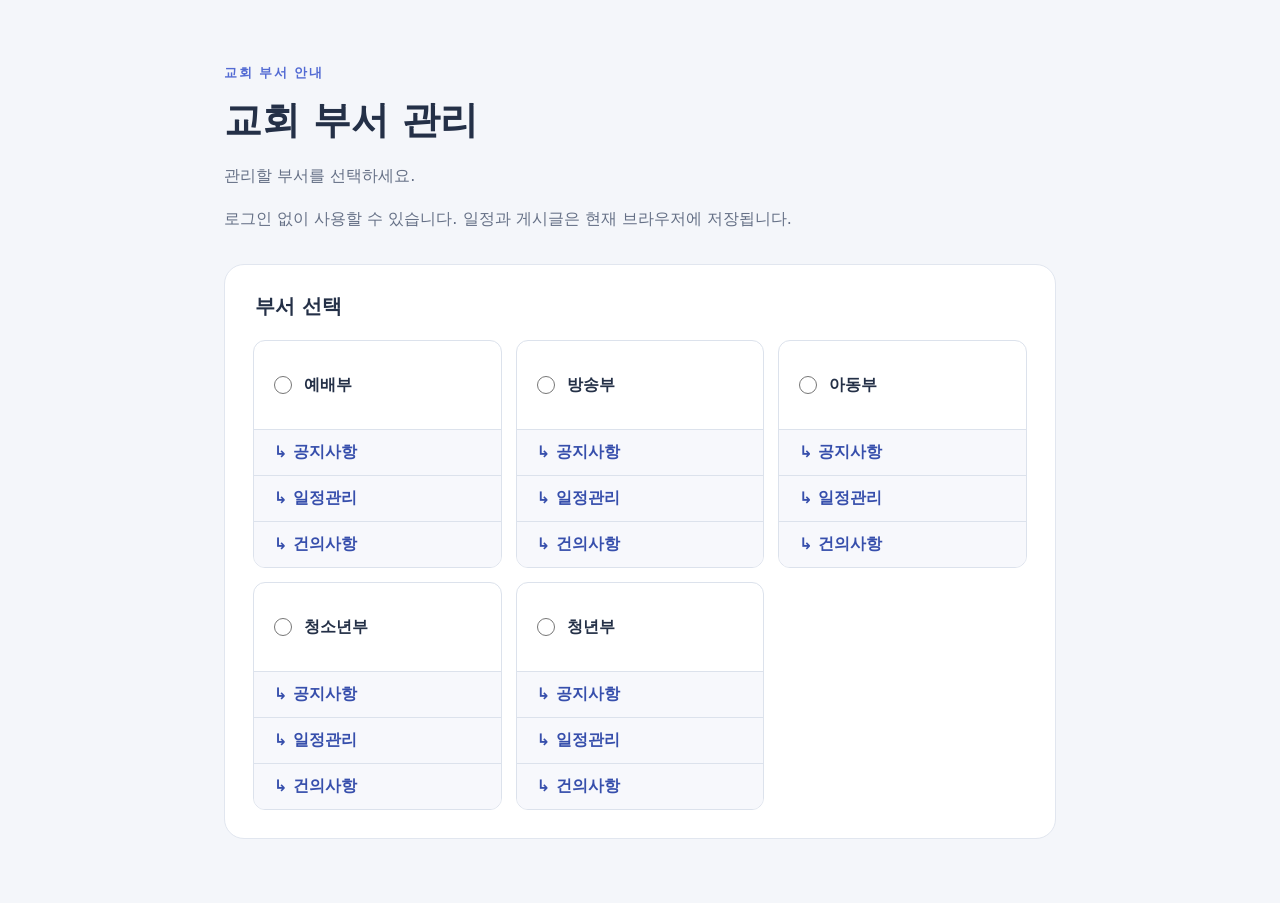
==== commit ba085909: "Reorder department menus and structure purchase requests" ====
--- a/교회 부서/index.html
+++ b/교회 부서/index.html
@@ -89,6 +89,10 @@
     .notice-editor textarea { resize: vertical; min-height: 180px; }
     .notice-editor .remove-attachment { display: flex; }
     .notice-editor button { width: auto; margin: 0 8px 0 0; }
+    .purchase-details { display: grid; grid-template-columns: 100px minmax(0, 1fr); gap: 12px; }
+    .purchase-details dt { font-weight: 600; }
+    .purchase-details dd { margin: 0; white-space: pre-wrap; overflow-wrap: anywhere; }
+    .notice-table.purchase-table { min-width: 700px; }
     .suggestion-categories { display: flex; flex-wrap: wrap; gap: 12px; }
     .suggestion-categories button { margin: 0; }
     @media (max-width: 600px) { .notice-panel { padding: 16px; } .notice-editor { padding: 14px; } }
@@ -157,7 +161,7 @@
     </section>
     <section class="notice-panel" id="suggestionPanel" aria-labelledby="suggestionTitle" hidden>
       <h2 id="suggestionTitle" tabindex="-1">건의사항</h2>
-      <div class="suggestion-categories"><button type="button" data-board-kind="물품구매요청">물품구매요청</button><button type="button" data-board-kind="개선안요청">개선안요청</button><button type="button" data-board-kind="애로사항">애로사항</button></div>
+      <div class="suggestion-categories"><button type="button" data-board-kind="물품구매요청">물품구매요청</button><button type="button" data-board-kind="개선안요청">개선안요청</button></div>
     </section>
     <section class="notice-panel" id="noticePanel" aria-labelledby="noticeTitle" hidden>
       <h2 id="noticeTitle" tabindex="-1">공지사항</h2>
@@ -167,16 +171,26 @@
       <article id="noticeDetail" class="notice-detail" hidden>
         <h3 id="noticeDetailTitle" tabindex="-1"></h3>
         <p id="noticeBody"></p>
+        <dl id="purchaseDetail" class="purchase-details" hidden></dl>
         <p id="noticeAttachment"></p>
         <button type="button" id="editNotice">수정</button>
       </article>
       <form id="noticeForm" class="notice-editor" novalidate hidden>
+        <div id="standardNoticeFields">
         <label>제목<input id="noticeSubject" maxlength="100" required></label>
         <label>내용<textarea id="noticeContent" maxlength="20000" rows="8" required></textarea></label>
         <label>첨부파일<input id="noticeFile" type="file"></label>
         <p id="currentAttachment"></p>
         <label id="removeAttachmentLabel" class="remove-attachment" hidden><input id="removeAttachment" type="checkbox">기존 첨부파일 삭제</label>
         <p class="auth-help">첨부파일은 한 개, 5메가바이트 이하로 등록할 수 있습니다.</p>
+        </div>
+        <div id="purchaseFields" hidden>
+          <label>구매 물품<input id="purchaseItem" maxlength="100" required></label>
+          <label>구매 사유<textarea id="purchaseReason" maxlength="20000" rows="5" required></textarea></label>
+          <label>구매 수량<input id="purchaseQuantity" type="number" min="1" max="1000000" step="1" value="1" required></label>
+          <label>물품 금액<input id="purchaseAmount" type="number" min="0" max="1000000000000" step="any" placeholder="원 단위"></label>
+          <label>구매 링크<input id="purchaseLink" type="url" maxlength="2048" placeholder="https://"></label>
+        </div>
         <button type="submit">공지 저장</button><button type="button" id="cancelNotice">취소</button>
       </form>
     </section>
@@ -269,12 +283,15 @@
       const params = body || Object.fromEntries(new URL(path, 'http://local.invalid').searchParams);
       if (!departmentFields[params.department]) throw new Error('부서를 확인하세요.');
       const kind = params.kind || '공지사항';
+      if (!['공지사항', '물품구매요청', '개선안요청'].includes(kind)) throw new Error('게시판 항목을 확인하세요.');
       const notice = notices.find(item => item.id === params.notice_id && item.department === params.department && (item.kind || '공지사항') === kind);
       if (!body) {
         if (path.startsWith('/api/notices?')) return { notices: notices.filter(item => item.department === params.department && (item.kind || '공지사항') === kind).sort((a, b) => b.updated_at - a.updated_at) };
         if (!notice) throw new Error('공지사항을 찾을 수 없습니다.');
         return { notice };
       }
+      const purchase = kind === '물품구매요청' ? validatePurchase(body.purchase) : null;
+      if (purchase) { body.title = purchase.item; body.content = purchase.reason; }
       if (typeof body.title !== 'string' || !body.title.trim() || body.title.length > 100) throw new Error('공지 제목은 1~100자로 입력하세요.');
       if (typeof body.content !== 'string' || !body.content.trim() || body.content.length > 20000) throw new Error('공지 내용은 1~20000자로 입력하세요.');
       const updated = body.action === 'create' ? {
@@ -285,6 +302,7 @@
       if (body.action !== 'create' && updated.version !== body.version) throw new Error('공지사항이 변경되었습니다. 최신 내용을 불러오세요.');
       updated.title = body.title.trim();
       updated.content = body.content;
+      updated.purchase = purchase;
       updated.updated_at = Date.now() / 1000;
       if (body.action !== 'create') updated.version++;
       if (body.remove_attachment) updated.attachment = null;
@@ -294,6 +312,44 @@
       try { localStorage.setItem(key, JSON.stringify(notices)); }
       catch { throw new Error('공지를 저장하지 못했습니다. 브라우저 저장 공간이 부족하면 첨부파일을 줄여 주세요.'); }
       return { notice: updated };
+    }
+    function validatePurchase(purchase) {
+      if (!purchase || typeof purchase.item !== 'string' || !purchase.item.trim() || purchase.item.length > 100) throw new Error('구매 물품은 1~100자로 입력하세요.');
+      if (typeof purchase.reason !== 'string' || !purchase.reason.trim() || purchase.reason.length > 20000) throw new Error('구매 사유는 1~20000자로 입력하세요.');
+      if (!Number.isInteger(purchase.quantity) || purchase.quantity < 1 || purchase.quantity > 1000000) throw new Error('구매 수량은 1~1000000 사이의 정수로 입력하세요.');
+      if (purchase.amount !== null && (!Number.isFinite(purchase.amount) || purchase.amount < 0 || purchase.amount > 1000000000000)) throw new Error('물품 금액은 0 이상인 숫자로 입력하세요.');
+      let link = purchase.link.trim();
+      if (link) {
+        try {
+          const url = new URL(link);
+          if (!['http:', 'https:'].includes(url.protocol) || !url.hostname || link.length > 2048) throw new Error();
+        } catch { throw new Error('구매 링크는 http 또는 https 주소로 입력하세요.'); }
+      }
+      return { ...purchase, item: purchase.item.trim(), reason: purchase.reason.trim(), link };
+    }
+    function purchaseData(notice) {
+      return notice.purchase || { item: notice.title, reason: notice.content, quantity: null, amount: null, link: '' };
+    }
+    function fillPurchaseValue(element, field, purchase) {
+      if (field === 'link') {
+        if (purchase.link) {
+          try {
+            const url = new URL(purchase.link);
+            if (['http:', 'https:'].includes(url.protocol) && url.hostname) {
+              const link = document.createElement('a');
+              link.href = url.href;
+              link.target = '_blank';
+              link.rel = 'noopener noreferrer';
+              link.textContent = '구매 링크 열기';
+              element.append(link);
+              return;
+            }
+          } catch { /* 잘못된 링크는 실행하지 않습니다. */ }
+        }
+        element.textContent = '-';
+      } else if (field === 'amount') element.textContent = purchase.amount == null ? '-' : Number(purchase.amount).toLocaleString('ko-KR') + '원';
+      else if (field === 'quantity') element.textContent = purchase.quantity == null ? '-' : purchase.quantity + '개';
+      else element.textContent = purchase[field];
     }
     async function api(path, body) {
       if (localMode) return localApi(path, body);
@@ -674,7 +730,8 @@
       document.querySelector('#noticePanel').hidden = false;
       document.querySelector('#noticeTitle').textContent = `${department} ${kind}`;
       document.querySelector('#newNotice').textContent = kind === '공지사항' ? '공지 작성' : '건의 작성';
-      document.querySelector('#noticeForm button[type="submit"]').textContent = kind === '공지사항' ? '공지 저장' : '건의 저장';
+      if (kind === '물품구매요청') document.querySelector('#newNotice').textContent = '구매 요청 작성';
+      document.querySelector('#noticeForm button[type="submit"]').textContent = kind === '공지사항' ? '공지 저장' : kind === '물품구매요청' ? '구매 요청 저장' : '건의 저장';
       await renderBoard();
       document.querySelector('#noticeTitle').focus();
     }
@@ -709,9 +766,10 @@
         else {
           const table = document.createElement('table');
           table.className = 'notice-table';
+          if (board.kind === '물품구매요청') table.classList.add('purchase-table');
           const head = document.createElement('thead');
           const headings = document.createElement('tr');
-          ['제목', '내용', '첨부파일'].forEach(text => {
+          (board.kind === '물품구매요청' ? ['구매 물품', '구매 사유', '구매 수량', '물품 금액', '구매 링크'] : ['제목', '내용', '첨부파일']).forEach(text => {
             const cell = document.createElement('th');
             cell.scope = 'col';
             cell.textContent = text;
@@ -729,9 +787,19 @@
             titleCell.append(button);
             const contentCell = document.createElement('td');
             contentCell.textContent = notice.content.length > 70 ? notice.content.slice(0, 70) + '…' : notice.content;
-            const attachmentCell = document.createElement('td');
-            attachmentCell.textContent = notice.attachment ? notice.attachment.name : '없음';
-            row.append(titleCell, contentCell, attachmentCell);
+            row.append(titleCell, contentCell);
+            if (board.kind === '물품구매요청') {
+              const purchase = purchaseData(notice);
+              ['quantity', 'amount', 'link'].forEach(field => {
+                const cell = document.createElement('td');
+                fillPurchaseValue(cell, field, purchase);
+                row.append(cell);
+              });
+            } else {
+              const attachmentCell = document.createElement('td');
+              attachmentCell.textContent = notice.attachment ? notice.attachment.name : '없음';
+              row.append(attachmentCell);
+            }
             body.append(row);
           });
           table.append(head, body);
@@ -743,7 +811,22 @@
           activeNotice = detail.notice;
           document.querySelector('#noticeDetailTitle').textContent = activeNotice.title;
           document.querySelector('#noticeBody').textContent = activeNotice.content;
+          document.querySelector('#noticeBody').hidden = board.kind === '물품구매요청';
+          const purchaseDetail = document.querySelector('#purchaseDetail');
+          purchaseDetail.hidden = board.kind !== '물품구매요청';
+          purchaseDetail.replaceChildren();
+          if (board.kind === '물품구매요청') {
+            const purchase = purchaseData(activeNotice);
+            [['구매 물품', 'item'], ['구매 사유', 'reason'], ['구매 수량', 'quantity'], ['물품 금액', 'amount'], ['구매 링크', 'link']].forEach(([label, field]) => {
+              const term = document.createElement('dt');
+              term.textContent = label;
+              const value = document.createElement('dd');
+              fillPurchaseValue(value, field, purchase);
+              purchaseDetail.append(term, value);
+            });
+          }
           const attachment = document.querySelector('#noticeAttachment');
+          attachment.hidden = board.kind === '물품구매요청' && !activeNotice.attachment;
           attachment.replaceChildren();
           if (activeNotice.attachment) {
             const link = document.createElement('a');
@@ -766,6 +849,15 @@
     function showNoticeEditor(edit = false) {
       if (!edit) activeNotice = null;
       const notice = edit ? activeNotice : null;
+      const purchaseMode = activeBoard.kind === '물품구매요청';
+      document.querySelector('#standardNoticeFields').hidden = purchaseMode;
+      document.querySelector('#purchaseFields').hidden = !purchaseMode;
+      const purchase = notice ? purchaseData(notice) : { item: '', reason: '', quantity: 1, amount: null, link: '' };
+      document.querySelector('#purchaseItem').value = purchase.item;
+      document.querySelector('#purchaseReason').value = purchase.reason;
+      document.querySelector('#purchaseQuantity').value = purchase.quantity ?? 1;
+      document.querySelector('#purchaseAmount').value = purchase.amount ?? '';
+      document.querySelector('#purchaseLink').value = purchase.link;
       document.querySelector('#noticeSubject').value = notice ? notice.title : '';
       document.querySelector('#noticeContent').value = notice ? notice.content : '';
       document.querySelector('#noticeFile').value = '';
@@ -774,7 +866,7 @@
       document.querySelector('#removeAttachmentLabel').hidden = !notice?.attachment;
       document.querySelector('#noticeForm').hidden = false;
       document.querySelector('#noticeDetail').hidden = true;
-      document.querySelector('#noticeSubject').focus();
+      document.querySelector(purchaseMode ? '#purchaseItem' : '#noticeSubject').focus();
     }
     scheduleLinks.forEach(link => {
       const department = link.dataset.department;
@@ -786,7 +878,8 @@
         button.setAttribute('aria-label', `${department} ${menu}`);
         button.setAttribute('aria-controls', menu === '공지사항' ? 'noticePanel' : 'suggestionPanel');
         button.addEventListener('click', () => menu === '공지사항' ? openBoard(department) : openSuggestions(department));
-        link.parentElement.append(button);
+        if (menu === '공지사항') link.parentElement.insertBefore(button, link);
+        else link.parentElement.append(button);
       }
     });
     document.querySelectorAll('[data-board-kind]').forEach(button => button.addEventListener('click', () => openBoard(activeDepartment, button.dataset.boardKind)));
@@ -809,6 +902,14 @@
         remove_attachment: document.querySelector('#removeAttachment').checked }, board);
       button.disabled = true;
       try {
+        if (board.kind === '물품구매요청') {
+          payload.purchase = validatePurchase({ item: document.querySelector('#purchaseItem').value,
+            reason: document.querySelector('#purchaseReason').value, quantity: Number(document.querySelector('#purchaseQuantity').value),
+            amount: document.querySelector('#purchaseAmount').value === '' ? null : Number(document.querySelector('#purchaseAmount').value),
+            link: document.querySelector('#purchaseLink').value });
+          payload.title = payload.purchase.item;
+          payload.content = payload.purchase.reason;
+        }
         if (file) {
           if (file.size > 5 * 1024 * 1024) throw new Error('첨부파일은 5메가바이트 이하로 등록하세요.');
           const encoded = await new Promise((resolve, reject) => {
